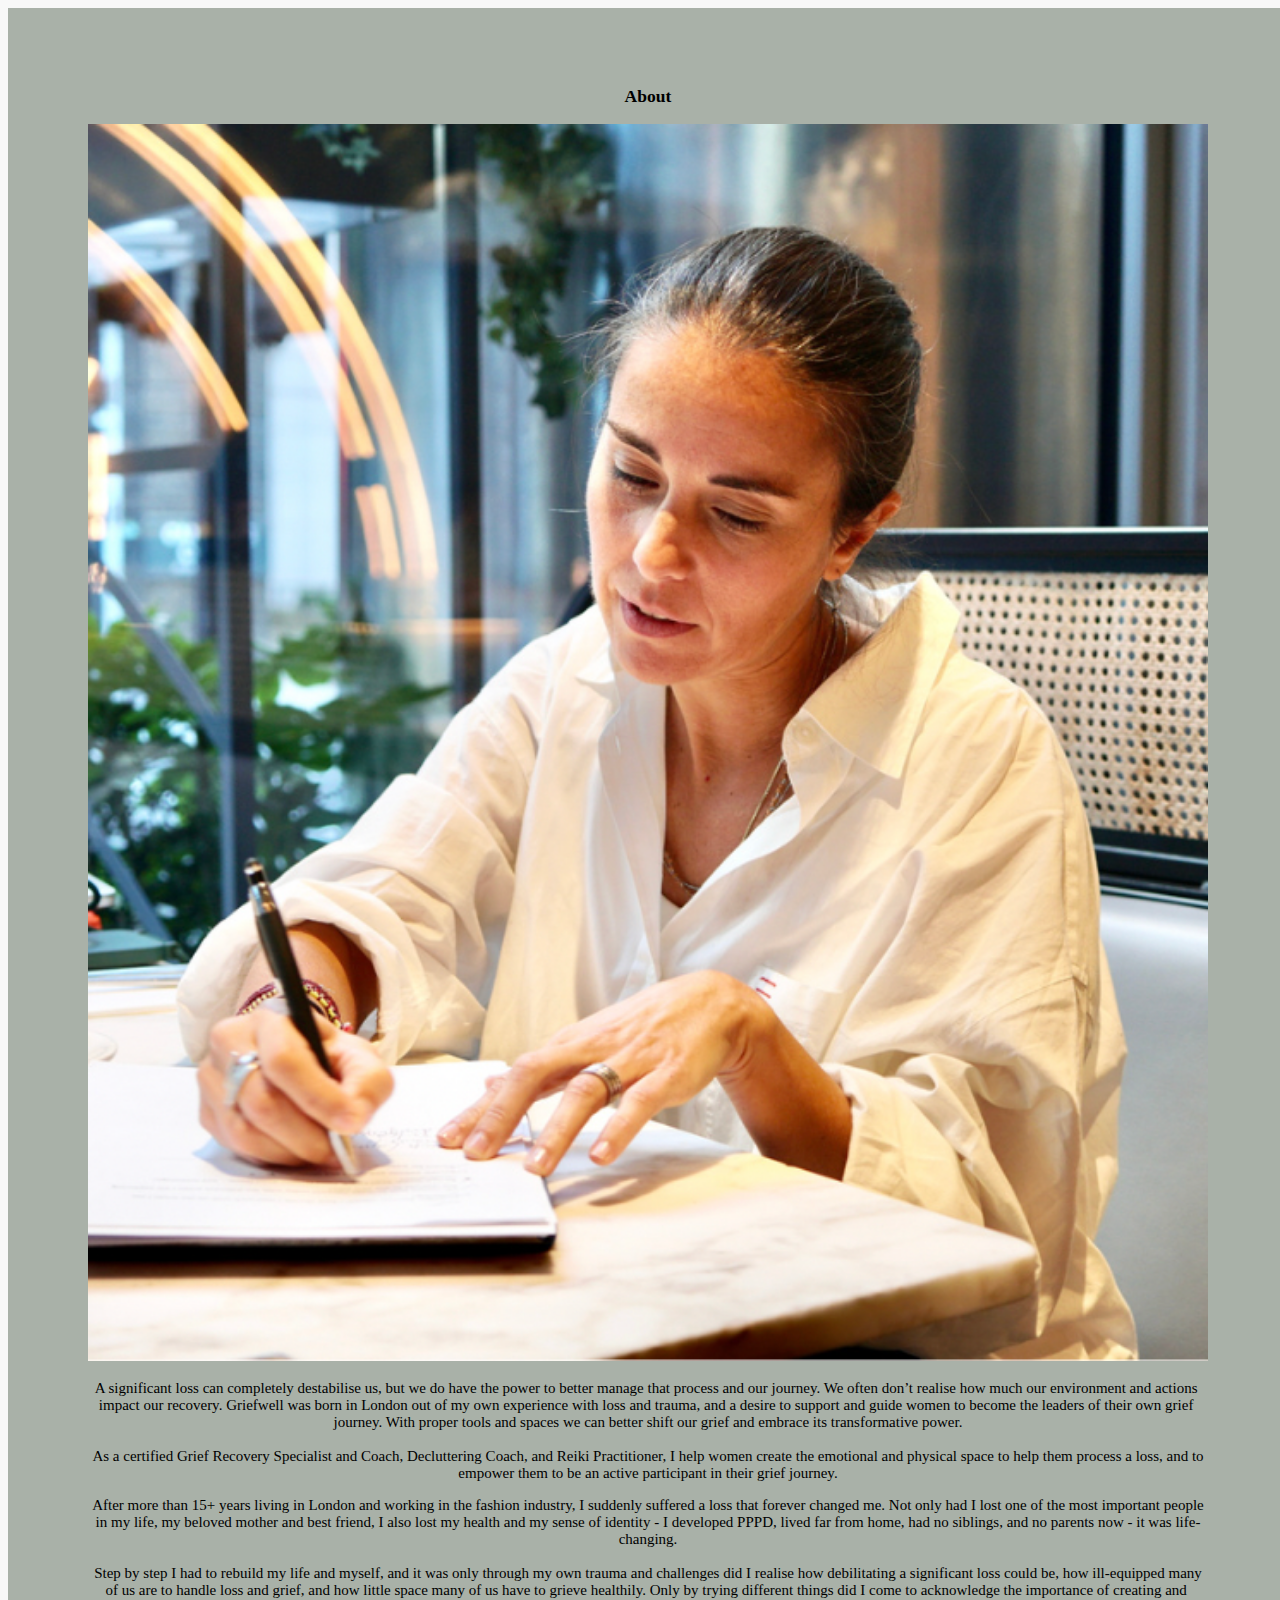
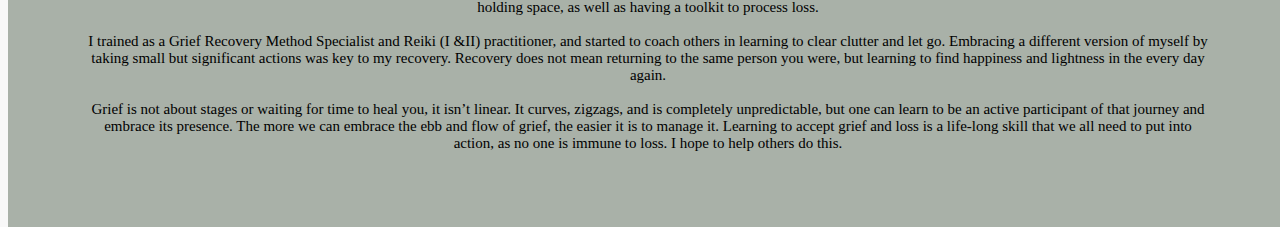
==== about.html @ 53b5548a "Added about.html" ====
<!DOCTYPE html>
<html lang="en">
<head>
    <meta charset="UTF-8">
    <meta name="viewport" content="width=device-width, initial-scale=1.0">

    <!-- Meta tags for search engines -->
    <meta name="description" content="HELPING YOU SHIFT YOUR GRIEF. Each grief journey is unique, but creating the emotional, mental, and physical space is ​essential to helping you process complicated emotions.">
    <meta name="keywords" content="Griefwell, Griefwelllondon, grief, griefing, loss, Grief Recovery Specialist, Coach, Decluttering Coach, and Reiki Practitioner, London">

    <!-- Stylesheet -->
    <link rel="stylesheet" href="assets/css/style.css">

    <title>Griefwell London</title>
</head>
<body>
        <!-- About page - Section 1 -->

        <section class="about-bgcolor-1">
            <article id="about-pic-1">
            </article>
            
            <article id="about-article-1">
                <h3 id="about-h3-1">About</h3> 
                <picture><img src="/assets/images/page2-about/page2-about-section1/page2-about-section1-img1.png" 
                alt="Photo of Felicia McDonald, founder of Griefwell" width="100%">
                </picture>

                <p>
                    A significant loss can completely destabilise us, but we do have ​the power to better manage that process and 
                    our journey. We ​often don’t realise how much our environment and actions ​impact our recovery. <strong>Griefwell</strong> was 
                    born in London out of my ​own experience with loss and trauma, and a desire to support ​and guide women to become 
                    the leaders of their own grief ​journey. With proper tools and spaces we can better shift our ​grief and embrace 
                    its transformative power. <br>
                    <br>
                    As a certified Grief Recovery Specialist and Coach, Decluttering Coach, and Reiki Practitioner, I help women 
                    create the ​emotional and physical space to help them process a loss, and to empower them to be an active 
                    participant in their grief ​journey. <br>           
                </p>
                <p>
                    After more than 15+ years living in London and working in the fashion industry, I suddenly suffered a loss 
                    that forever ​changed me. Not only had I lost one of the most important people in my life, my beloved mother 
                    and best friend, I also lost ​my health and my sense of identity - I developed PPPD, lived far from home, had 
                    no siblings, and no parents now - it was life-​changing. <br>
                    <br>
                    Step by step I had to rebuild my life and myself, and it was only through my own trauma and challenges did I realise ​how debilitating a significant loss could 
                    be, how ill-equipped many of us are to handle loss and grief, and how little space many ​of us have to grieve 
                    healthily. Only by trying different things did I come to acknowledge the importance of creating and ​holding 
                    space, as well as having a toolkit to process loss. <br>
                    <br>
                    I trained as a Grief Recovery Method Specialist and Reiki (I &II) ​practitioner, and started to coach others in learning to clear clutter and let go. Embracing a different 
                    version of myself by taking ​small but significant actions was key to my recovery. Recovery does not mean returning 
                    to the same person you were, but ​learning to find happiness and lightness in the every day again.<br>
                    <br>
                    Grief is not about stages or waiting for time to heal you, it isn’t linear. It curves, zigzags, and is completely 
                    unpredictable, but ​one can learn to be an active participant of that journey and embrace its presence. The more 
                    we can embrace the ebb and ​flow of grief, the easier it is to manage it. Learning to accept grief and loss is a 
                    life-long skill that we all need to put into action, as ​no one is immune to loss. I hope to help others do this.
                </p>
                </article>
        </section>

</body>
</html>
---- assets/css/style.css ----
/* Google fonts import */

@import url('https://fonts.googleapis.com/css2?family=Cormorant+Garamond:ital,wght@0,300;0,400;0,500;0,600;0,700;1,300;1,400;1,500;1,600;1,700&display=swap')

/* Asterix wildcard selector to override default styles added by the browser */
* {
  padding: 0%;
  margin: 0%;
  box-sizing: border-box;
}

body {
  font-family: "Cormorant Garamond", serif;
  font-weight: 300;
  font-style: normal;
  background-color: #f8f8f8;
  height: 100vh;
  width: 100vw;
}

.toggler {
  /* ALWAYS KEEPING THE TOGGLER OR THE CHECKBOX ON TOP OF EVERYTHING :  */
  z-index: 2;
  position: absolute;
  top: 0;
  left: 0;
  height: 50px;
  width: 50px;
  cursor: pointer;
  opacity: 0;
}

.hamburger {
/* ----------------------------------------------------------------------------
  Toggler X disappears once clicked ??????  
  Also checkbox disappears once you scroll further down 
  -------------------------------------------------------------------------------
*/
  position: absolute; 
  top: 0;
  left: 0;
  height: 40px;
  width: 40px;
padding: 0.6rem;

/* FOR DISPLAYING EVERY ELEMENT IN THE CENTER : */

  display: flex;
  align-items: center;
  justify-content: center;
}

/* CREATING THE MIDDLE LINE OF THE HAMBURGER : */

.hamburger > div {
  position: relative;
  top: 0;
  left: 0;
  background: rgb(0, 0, 0);
  height: 2px;
  width: 60%;
  transition: all 0.4s ease;
}

/* CREATING THE TOP AND BOTTOM LINES : 
TOP AT -10PX ABOVE THE MIDDLE ONE AND BOTTOM ONE IS 10PX BELOW THE MIDDLE: */

.hamburger > div::before,
.hamburger > div::after {
  content: "";
  position: absolute;
  top: -8px;
  background: rgb(0, 0, 0);
  width: 100%;
  height: 2px;
  transition: all 0.4s ease;
}

.hamburger > div::after {
  top: 8px;
}

/* IF THE TOGGLER IS IN ITS CHECKED STATE, THEN SETTING THE BACKGROUND OF THE MIDDLE LAYER TO COMPLETE BLACK AND OPAQUE :  */

.toggler:checked + .hamburger > div {
  background: rgba(0, 0, 0, 0);
}

.toggler:checked + .hamburger > div::before {
  top: 0;
  transform: rotate(45deg);
  background: black;
}

/* AND ROTATING THE TOP AND BOTTOM LINES :  */

.toggler:checked + .hamburger > div::after {
  top: 0;
  transform: rotate(135deg);
  background: black;
}

/* MAIN MENU WITH THE WHITE BACKGROUND AND THE TEXT :  */

.menu {
  z-index: 1;
  position: absolute;
  background: #f8f8f8;
  opacity: 100%;
  height: 100vh;

/* APPLYING TRANSITION TO THE MENU :  */

  transition: all 0.4s ease;
}

/* IF THE TOGGLER IS CHECKED, THEN INCREASE THE WIDTH OF THE MENU TO 50% , CREATING A SMOOTH EFFECT :  */

.toggler:checked ~ .menu {
  width: 73%;
}

/* STYLING THE LIST :  */

.menu > div > ul {
  display: flex;
  flex-direction: column;
  position: fixed;
  top: 50px;
  padding-left: 20px;

/* HIDDEN INITIALLY  :  */

  visibility: hidden;
}

.menu > div > ul > li {
  list-style: none;
  padding: 0.5rem;
}

.menu > div > ul > li > a {
  color: black;
  text-decoration: none;
  font-size: 1rem;
  font-family: "Cormorant Garamond", serif;
  font-weight: 300;
  font-style: normal;
}

/* WHEN THE TOGGLER IS CHECKED, CHANGE THE VISIBILITY TO VISIBLE :  */

.toggler:checked ~ .menu > div > ul {
  transition: visibility 0.4s ease;
  transition-delay: 0.1s;
  visibility: visible;
}

.toggler:checked ~ .menu > div > ul > li > a:hover {
  color: rgb(0, 0, 0);
}

/* Griefwell Logo */

header {
  position: absolute;
  top: 0;
  left: 0;
  justify-content: center;
  text-align: right;
  width: 100%;
  height: 40px;
  background-color: #f8f8f8;
  padding: 10px 10px;
  cursor: pointer;
  font-family: "Cormorant Garamond", serif;
  font-weight: 300;
  font-style: normal;
  font-size: 10px;
  text-transform: uppercase;
  letter-spacing: 1px;
}

/* HOME page - Section 1 */

/* Image 1 */

.home-bgcolor-1 {
  display: block;
  background-color: #f8f8f8;
}

#home-pic-1 {
  display: block;
  width: 100%;
  text-align: center;
  background-repeat: no-repeat;
  padding-top: 40px;
}

#home-h3-1 {
  padding-bottom: 30px;
  font-size: 23px;
  letter-spacing: 1px;
  display: flex;
  justify-content: center;
  text-transform: uppercase;
}

#home-article-1 {
  padding: 60px 80px;
  font-size: 15px;
  justify-content: center;
  text-align: center;
}

/*  HOME page - Section 2 */

/* Image 2 */

#home-pic-2 {
  display: block;
  width: 100%;
  text-align: center;
  background-repeat: no-repeat;
}

.home-bgcolor-2 {
  display: block;
  background-color: #e4e0ce;
}

#home-h3-2 {
  padding-bottom: 30px;
  font-size: 23px;
  letter-spacing: 1px;
  display: flex;
  justify-content: center;
  text-transform: uppercase;
}

#home-article-2 {
  padding: 60px 80px;
  font-size: 15px;
  justify-content: center;
  text-align: center;
}

/* ABOUT page - Section 1 */

.about-bgcolor-1 {
  display: block;
  background-color: #a9b1a8;
}

about-h3-1 {
  padding-bottom: 30px;
  font-size: 23px;
  letter-spacing: 1px;
  display: flex;
  justify-content: center;
  text-transform: uppercase;
}

#about-article-1 {
  padding: 60px 80px;
  font-size: 15px;
  justify-content: center;
  text-align: center;
}

/* Footer */

footer {
  font-size: 18px;
  letter-spacing: 0.3px;
  width: 100%;
  text-align: center;
  text-transform: uppercase;
  letter-spacing: 1.5px;
  background-color: #b9b5a4;
  color: #e5ff00;
  margin: 0px;
  padding: 20px;
}

/* ------------------------------------------------------------------------*/

/* Media query: mobile and larger (425px and up) */
@media screen and (min-width: 425px) {
}

/* Media query: tablets and larger (768px and up) */
@media screen and (min-width: 768px) {
}

/* Large devices (laptops and desktops, 992px and up) */
@media screen and (min-width: 992px) {
}

/* Largest devices (laptops and desktops, 1200px and up) */

@media screen and (min-width: 1200px) {
}
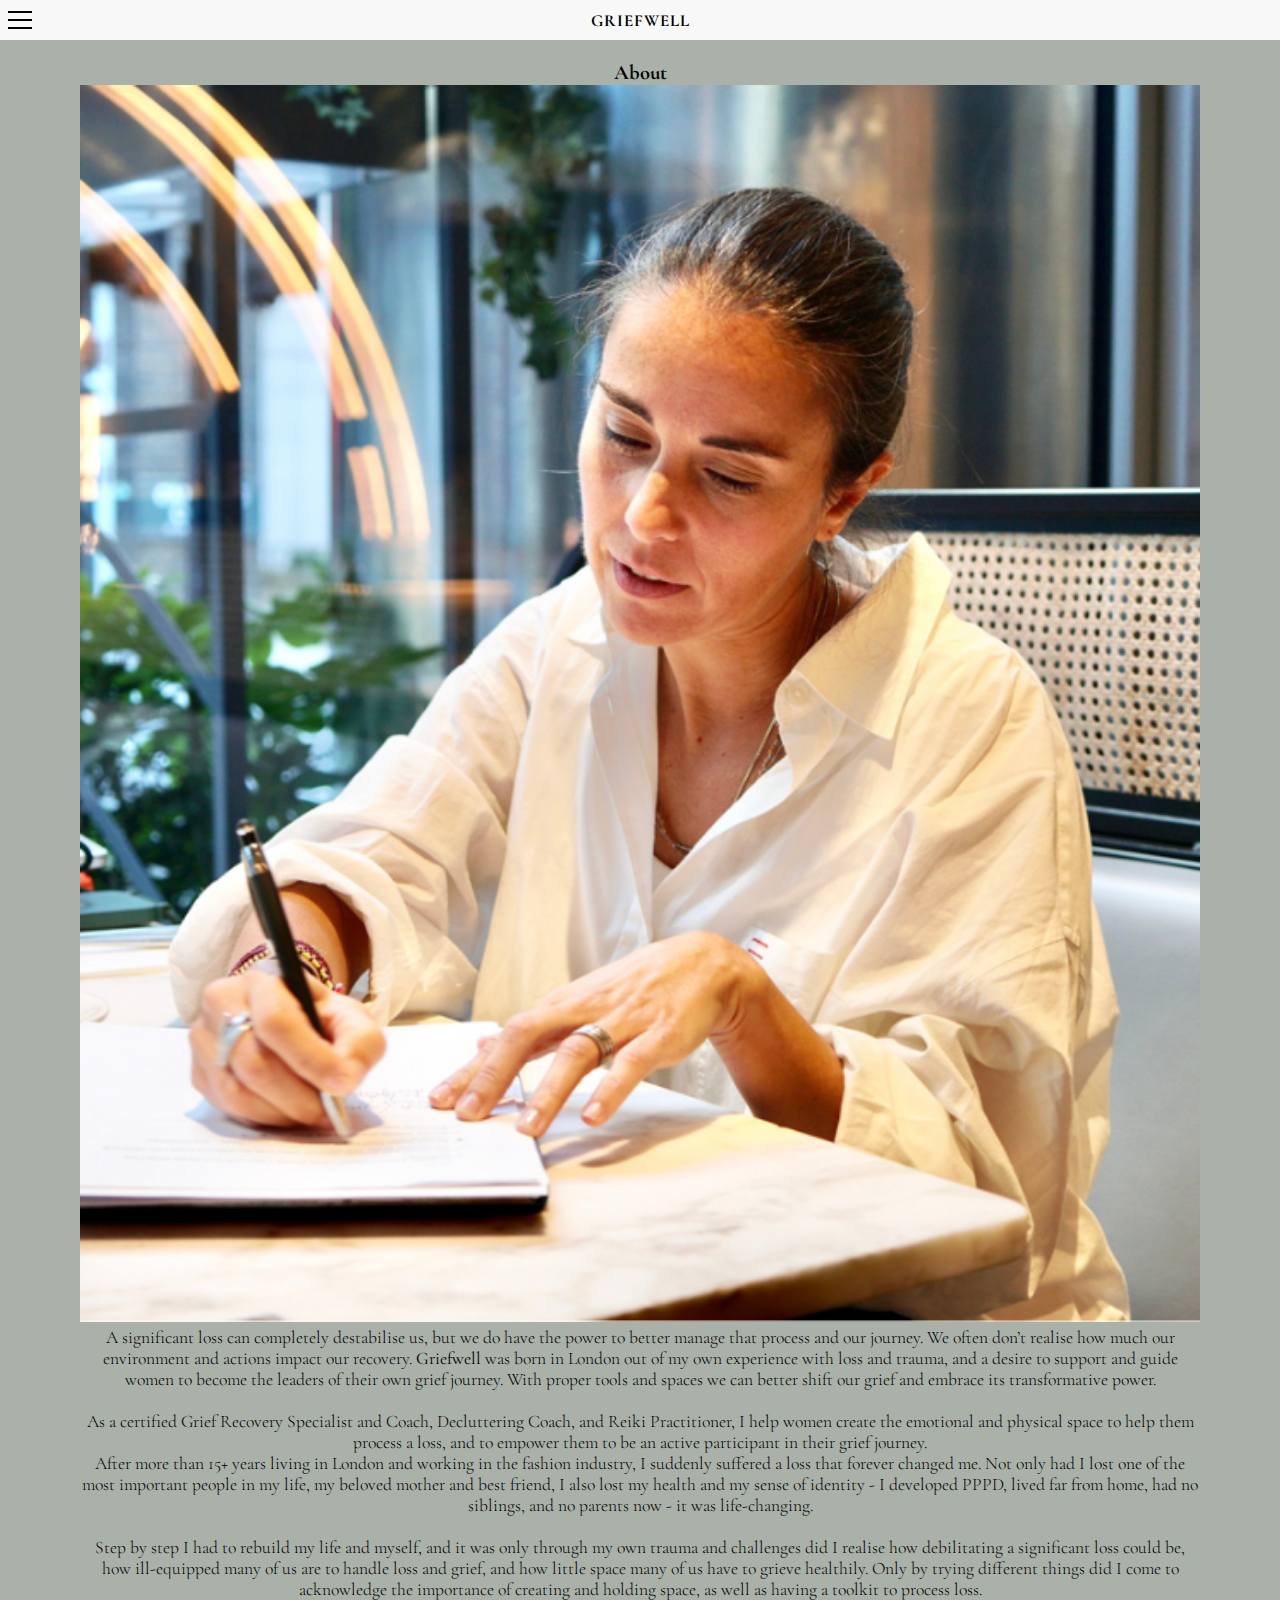
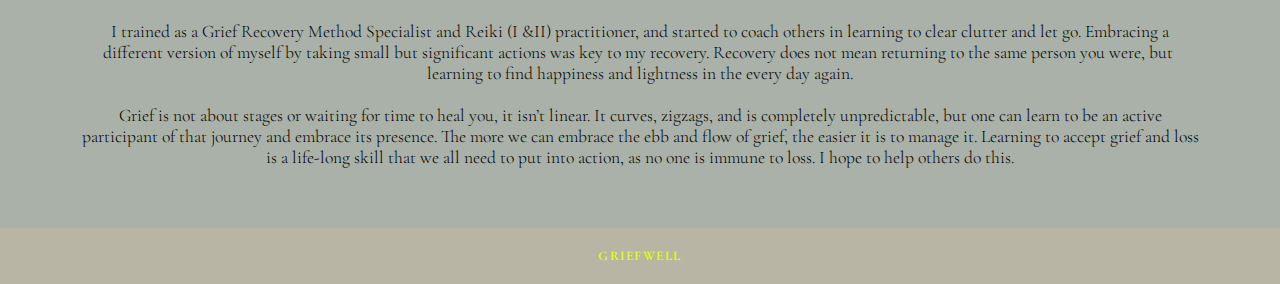
==== commit 5988cca9: "Fixed margin bug, html structure, added "About" page draft" ====
--- a/about.html
+++ b/about.html
@@ -14,6 +14,29 @@
     <title>Griefwell London</title>
 </head>
 <body>
+
+    <!-- Simulate a smartphone / tablet -->
+
+    <!-- Semantic element: header -->
+<header>
+    <h2>Griefwell</h2>
+    <input type="checkbox" class="toggler">
+    <div class="hamburger">
+        <div>
+        </div>
+    </div>
+    <div class="menu">
+        <div>
+            <ul>
+                <li><a href='index.html'>Home</a></li>
+                <li><a href='about.html'>About</a></li>
+                <li><a href='services.html'>Services</a></li>
+                <li><a href='contact.html'>Contact</a></li>
+            </ul>
+        </div>
+    </div>
+</header>
+
         <!-- About page - Section 1 -->
 
         <section class="about-bgcolor-1">
@@ -22,9 +45,8 @@
             
             <article id="about-article-1">
                 <h3 id="about-h3-1">About</h3> 
-                <picture><img src="/assets/images/page2-about/page2-about-section1/page2-about-section1-img1.png" 
+                <img src="assets/images/page2-about/page2-about-section1/page2-about-section1-img1.png" 
                 alt="Photo of Felicia McDonald, founder of Griefwell" width="100%">
-                </picture>
 
                 <p>
                     A significant loss can completely destabilise us, but we do have ​the power to better manage that process and 
@@ -60,5 +82,12 @@
                 </article>
         </section>
 
+    <!-- Semantic element: footer -->
+
+    <footer >
+        <h3>Griefwell</h3>
+    </footer>
+</main>
+
 </body>
 </html>--- a/assets/css/style.css
+++ b/assets/css/style.css
@@ -1,11 +1,11 @@
 /* Google fonts import */
 
-@import url('https://fonts.googleapis.com/css2?family=Cormorant+Garamond:ital,wght@0,300;0,400;0,500;0,600;0,700;1,300;1,400;1,500;1,600;1,700&display=swap')
+@import url('https://fonts.googleapis.com/css2?family=Cormorant+Garamond:ital,wght@0,300;0,400;0,500;0,600;0,700;1,300;1,400;1,500;1,600;1,700&display=swap');
 
 /* Asterix wildcard selector to override default styles added by the browser */
-* {
-  padding: 0%;
-  margin: 0%;
+*{
+  margin: 0;
+  padding: 0;
   box-sizing: border-box;
 }
 
@@ -15,7 +15,7 @@
   font-style: normal;
   background-color: #f8f8f8;
   height: 100vh;
-  width: 100vw;
+/* width: 100vw; */
 }
 
 .toggler {
@@ -31,17 +31,12 @@
 }
 
 .hamburger {
-/* ----------------------------------------------------------------------------
-  Toggler X disappears once clicked ??????  
-  Also checkbox disappears once you scroll further down 
-  -------------------------------------------------------------------------------
-*/
   position: absolute; 
   top: 0;
   left: 0;
   height: 40px;
   width: 40px;
-padding: 0.6rem;
+/* padding: 0.6rem; */
 
 /* FOR DISPLAYING EVERY ELEMENT IN THE CENTER : */
 
@@ -76,7 +71,12 @@
   transition: all 0.4s ease;
 }
 
+.hamburger > div::before {
+  left: 0;
+}
+
 .hamburger > div::after {
+  left: 0;
   top: 8px;
 }
 
@@ -108,6 +108,7 @@
   background: #f8f8f8;
   opacity: 100%;
   height: 100vh;
+  top: 40px;
 
 /* APPLYING TRANSITION TO THE MENU :  */
 
@@ -117,7 +118,7 @@
 /* IF THE TOGGLER IS CHECKED, THEN INCREASE THE WIDTH OF THE MENU TO 50% , CREATING A SMOOTH EFFECT :  */
 
 .toggler:checked ~ .menu {
-  width: 73%;
+  width: 70%;
 }
 
 /* STYLING THE LIST :  */
@@ -163,20 +164,20 @@
 /* Griefwell Logo */
 
 header {
-  position: absolute;
-  top: 0;
-  left: 0;
-  justify-content: center;
-  text-align: right;
+  display: grid;
+  position: fixed;
+  top: 0;
+  left: 0;
+  justify-content: center;
+  align-items: center;
   width: 100%;
   height: 40px;
   background-color: #f8f8f8;
-  padding: 10px 10px;
   cursor: pointer;
   font-family: "Cormorant Garamond", serif;
-  font-weight: 300;
+  font-weight: 500;
   font-style: normal;
-  font-size: 10px;
+  font-size: 0.7rem;
   text-transform: uppercase;
   letter-spacing: 1px;
 }
@@ -200,7 +201,7 @@
 
 #home-h3-1 {
   padding-bottom: 30px;
-  font-size: 23px;
+  font-size: 1.6rem;
   letter-spacing: 1px;
   display: flex;
   justify-content: center;
@@ -208,8 +209,8 @@
 }
 
 #home-article-1 {
-  padding: 60px 80px;
-  font-size: 15px;
+  padding: 60px 70px;
+  font-size: 1.1rem;
   justify-content: center;
   text-align: center;
 }
@@ -232,7 +233,7 @@
 
 #home-h3-2 {
   padding-bottom: 30px;
-  font-size: 23px;
+  font-size: 1.6rem;
   letter-spacing: 1px;
   display: flex;
   justify-content: center;
@@ -240,8 +241,8 @@
 }
 
 #home-article-2 {
-  padding: 60px 80px;
-  font-size: 15px;
+  padding: 60px 70px;
+  font-size: 1.1rem;
   justify-content: center;
   text-align: center;
 }
@@ -255,7 +256,7 @@
 
 about-h3-1 {
   padding-bottom: 30px;
-  font-size: 23px;
+  font-size: 1.6rem;
   letter-spacing: 1px;
   display: flex;
   justify-content: center;
@@ -264,7 +265,7 @@
 
 #about-article-1 {
   padding: 60px 80px;
-  font-size: 15px;
+  font-size: 1.1rem;
   justify-content: center;
   text-align: center;
 }
@@ -272,7 +273,7 @@
 /* Footer */
 
 footer {
-  font-size: 18px;
+  font-size: 0.7rem;
   letter-spacing: 0.3px;
   width: 100%;
   text-align: center;
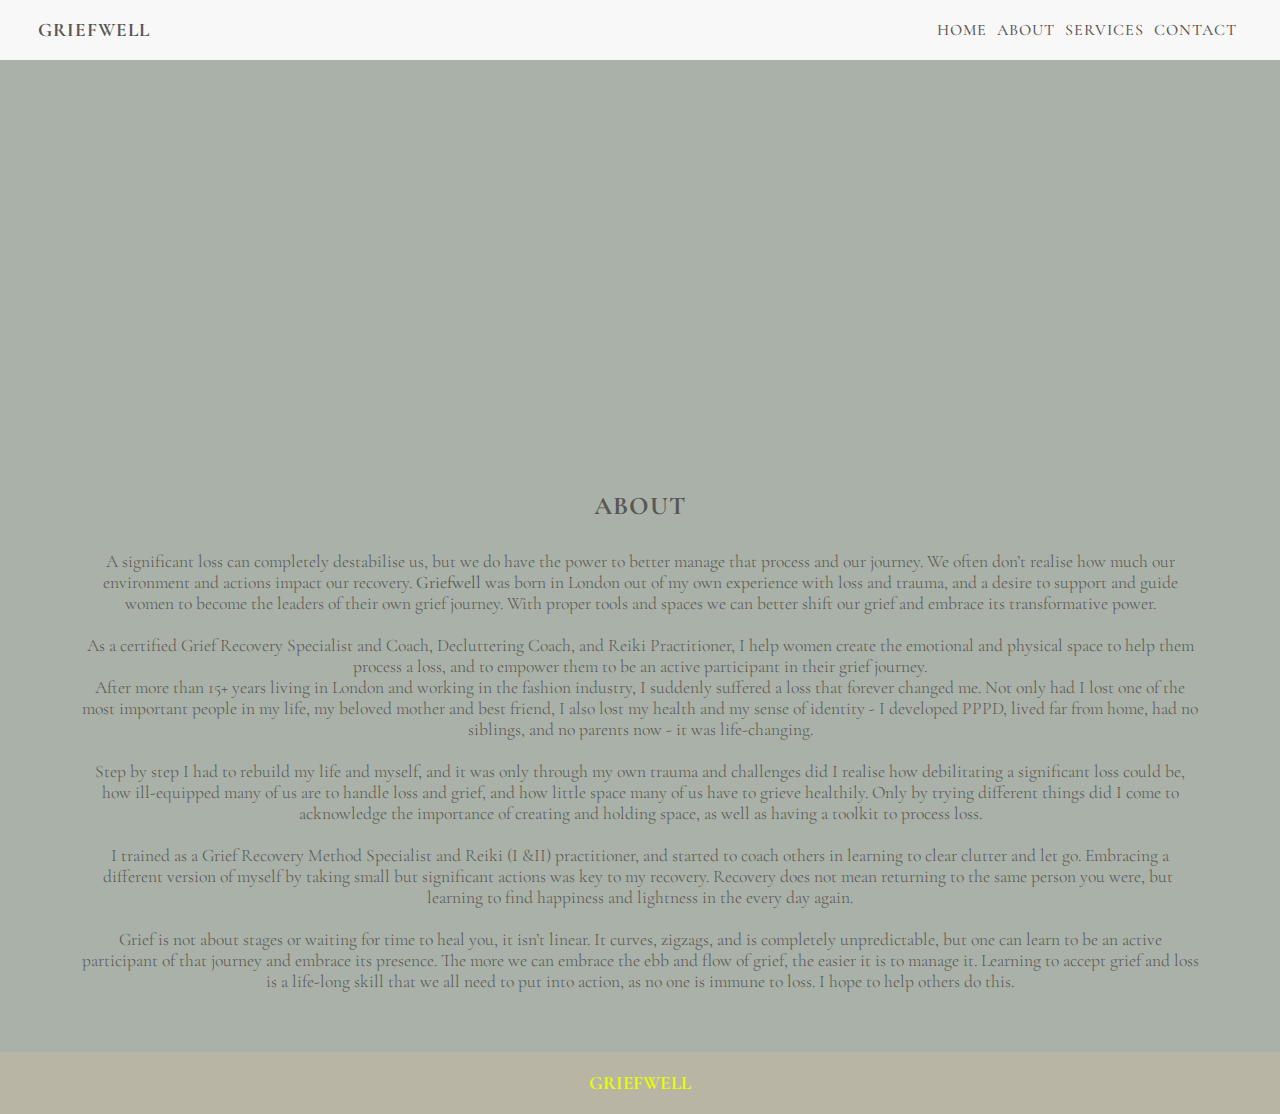
==== commit 9fd28c8d: "added about, services and contact pages" ====
--- a/about.html
+++ b/about.html
@@ -44,10 +44,8 @@
             </article>
             
             <article id="about-article-1">
+                
                 <h3 id="about-h3-1">About</h3> 
-                <img src="assets/images/page2-about/page2-about-section1/page2-about-section1-img1.png" 
-                alt="Photo of Felicia McDonald, founder of Griefwell" width="100%">
-
                 <p>
                     A significant loss can completely destabilise us, but we do have ​the power to better manage that process and 
                     our journey. We ​often don’t realise how much our environment and actions ​impact our recovery. <strong>Griefwell</strong> was 
--- a/assets/css/style.css
+++ b/assets/css/style.css
@@ -9,23 +9,298 @@
   box-sizing: border-box;
 }
 
+/* OVERALL STYLES */
+
 body {
   font-family: "Cormorant Garamond", serif;
   font-weight: 300;
   font-style: normal;
+  color: #595654;
   background-color: #f8f8f8;
   height: 100vh;
 /* width: 100vw; */
 }
 
-.toggler {
+
+/* Griefwell Logo */
+
+header {
+  display: grid;
+  position: fixed;
+  top: 0;
+  left: 0;
+  justify-content:flex-start;
+  align-items: center;
+  padding-left: 25px;
+  width: 100%;
+  height: 60px;
+  background-color: #f8f8f8;
+  cursor: pointer;
+  font-family: "Cormorant Garamond", serif;
+  font-weight: 500;
+  font-style: normal;
+  font-size: 0.7rem;
+  text-transform: uppercase;
+  letter-spacing: 1px;
+}
+
+/* HOME page - Section 1 */
+
+/* Image 1 */
+
+.home-bgcolor-1 {
+  display: block;
+  background-color: #f8f8f8;
+}
+
+#home-pic-1 {
+  height: 350px;
+  width: 100%;
+  background: url("../images/page1-home/page1-home-section1/page1-home-section1-img1.png")
+    no-repeat center center/cover;
+  margin-top: 60px;
+}
+
+#home-h3-1 {
+  padding-bottom: 30px;
+  font-size: 1.6rem;
+  letter-spacing: 1px;
+  display: flex;
+  justify-content: center;
+  text-transform: uppercase;
+}
+
+#home-article-1 {
+  padding: 60px 70px;
+  font-size: 1.1rem;
+  justify-content: center;
+  text-align: center;
+}
+
+/*  HOME page - Section 2 */
+
+/* Image 2 */
+
+#home-pic-2 {
+  height: 380px;
+  width: 100%;
+  background: url("../images/page1-home/page1-home-section2/page1-home-section2-img1.png")
+    no-repeat center center/cover;
+}
+
+.home-bgcolor-2 {
+  display: block;
+  background-color: #e4e0ce;
+}
+
+#home-h3-2 {
+  padding-bottom: 30px;
+  font-size: 1.6rem;
+  letter-spacing: 1px;
+  display: flex;
+  justify-content: center;
+  text-transform: uppercase;
+}
+
+#home-article-2 {
+  padding: 60px 70px;
+  font-size: 1.1rem;
+  justify-content: center;
+  text-align: center;
+}
+
+/* ABOUT page - Section 1 */
+/* REMOVE BIG GAP AT THE TOP OF FIRST IMAGE */
+
+.about-bgcolor-1 {
+  display: block;
+  background-color: #a9b1a8;
+}
+
+#about-pic-1 {
+  height: 380px;
+  width: 100%;
+  background: url("../images/page2-about/page2-about-section1/page2-about-section1-img1.png")
+    no-repeat center center/cover alt="Photo of Felicia McDonald, founder of Griefwell";
+}
+
+#about-h3-1 {
+  padding-top: 50px;
+  padding-bottom: 30px;
+  font-size: 1.6rem;
+  letter-spacing: 1px;
+  display: flex;
+  justify-content: center;
+  text-transform: uppercase;
+}
+
+#about-article-1 {
+  padding: 60px 80px;
+  font-size: 1.1rem;
+  justify-content: center;
+  text-align: center;
+}
+
+/* SERVICES page - Section 1 */
+
+/* Image 1 */
+
+.services-bgcolor-1 {
+  display: block;
+  background-color: #eeeeee;
+}
+
+#services-pic-1 {
+  height: 500px;
+  width: 100%;
+  background: url("../images/page3-services/page3-services-img1a.png")
+    no-repeat center center/cover;
+  margin-top: 60px;
+}
+
+#services-h3-1 {
+  padding-bottom: 30px;
+  font-size: 1.6rem;
+  letter-spacing: 1px;
+  display: flex;
+  justify-content: center;
+  text-transform: uppercase;
+}
+
+#services-article-1 {
+  padding: 60px 70px;
+  font-size: 1.1rem;
+  justify-content: center;
+  text-align: center;
+}
+
+/* Image 2 */
+
+.services-bgcolor-2 {
+  display: block;
+  background-color: #f3eee5;
+}
+
+#services-pic-2 {
+  height: 500px;
+  width: 100%;
+  background: url("../images/page3-services/page3-services-img2a.png")
+    no-repeat center center/cover;
+  margin-top: 60px;
+}
+
+#services-h3-2 {
+  padding-bottom: 30px;
+  font-size: 1.6rem;
+  letter-spacing: 1px;
+  display: flex;
+  justify-content: center;
+  text-transform: uppercase;
+}
+
+#services-article-2 {
+  padding: 60px 70px;
+  font-size: 1.1rem;
+  justify-content: center;
+  text-align: center;
+}
+
+/* Image 3 */
+
+.services-bgcolor-3 {
+  display: block;
+  background-color: #fcf4ec;
+}
+
+#services-pic-3 {
+  height: 500px;
+  width: 100%;
+  background: url("../images/page3-services/page3-services-img2b.png")
+    no-repeat center center/cover;
+  margin-top: 60px;
+}
+
+#services-h3-3 {
+  padding-bottom: 30px;
+  font-size: 1.6rem;
+  letter-spacing: 1px;
+  display: flex;
+  justify-content: center;
+  text-transform: uppercase;
+}
+
+#services-article-3 {
+  padding: 60px 70px;
+  font-size: 1.1rem;
+  justify-content: center;
+  text-align: center;
+}
+
+
+/* CONTACT page - Section 1 */
+
+/* Image 1 */
+/* NEED TO FIX FOOTER TO STICK TO THE BOTTOM */
+
+.contact-bgcolor-1 {
+  display: block;
+  background-color: #f7eddb;
+}
+
+#page4-contact-img1 {
+  height: 400px;
+  width: 100%;
+  background: url("../images/page4-contact/page4-contact-img1.png")
+    no-repeat center center/cover;
+  margin-top: 60px;
+}
+
+#contact-h3-1 {
+  padding-bottom: 30px;
+  font-size: 1.6rem;
+  letter-spacing: 1px;
+  display: flex;
+  justify-content: center;
+  text-transform: uppercase;
+}
+
+#contact-article-1 {
+  padding: 60px 70px;
+  font-size: 1.1rem;
+  justify-content: center;
+  text-align: center;
+}
+
+
+/* Footer */
+
+footer {
+  font-size: 0.7rem;
+  letter-spacing: 0.3px;
+  width: 100%;
+  text-align: center;
+  text-transform: uppercase;
+  letter-spacing: 1.5px;
+  background-color: #b9b5a4;
+  color: #e5ff00;
+  margin: 0px;
+  padding: 20px;
+}
+
+/* ------------------------------------------------------------------------*/
+
+/* Media query: mobile and tablet up to (1023px) */
+
+@media screen and (max-width: 1023px) {
+
+  .toggler {
   /* ALWAYS KEEPING THE TOGGLER OR THE CHECKBOX ON TOP OF EVERYTHING :  */
   z-index: 2;
   position: absolute;
   top: 0;
-  left: 0;
-  height: 50px;
-  width: 50px;
+  right: 0;
+  height: 40px;
+  width: 35px;
   cursor: pointer;
   opacity: 0;
 }
@@ -33,9 +308,9 @@
 .hamburger {
   position: absolute; 
   top: 0;
-  left: 0;
+  right: 0;
   height: 40px;
-  width: 40px;
+  width: 35px;
 /* padding: 0.6rem; */
 
 /* FOR DISPLAYING EVERY ELEMENT IN THE CENTER : */
@@ -50,7 +325,7 @@
 .hamburger > div {
   position: relative;
   top: 0;
-  left: 0;
+  right: 0;
   background: rgb(0, 0, 0);
   height: 2px;
   width: 60%;
@@ -72,11 +347,11 @@
 }
 
 .hamburger > div::before {
-  left: 0;
+  right: 0;
 }
 
 .hamburger > div::after {
-  left: 0;
+  right: 0;
   top: 8px;
 }
 
@@ -106,9 +381,10 @@
   z-index: 1;
   position: absolute;
   background: #f8f8f8;
+  width: 0%;
   opacity: 100%;
   height: 100vh;
-  top: 40px;
+  top: 60px;
 
 /* APPLYING TRANSITION TO THE MENU :  */
 
@@ -127,7 +403,7 @@
   display: flex;
   flex-direction: column;
   position: fixed;
-  top: 50px;
+  top: 78px;
   padding-left: 20px;
 
 /* HIDDEN INITIALLY  :  */
@@ -161,145 +437,162 @@
   color: rgb(0, 0, 0);
 }
 
-/* Griefwell Logo */
-
-header {
-  display: grid;
-  position: fixed;
-  top: 0;
-  left: 0;
-  justify-content: center;
-  align-items: center;
-  width: 100%;
-  height: 40px;
-  background-color: #f8f8f8;
-  cursor: pointer;
-  font-family: "Cormorant Garamond", serif;
-  font-weight: 500;
-  font-style: normal;
-  font-size: 0.7rem;
-  text-transform: uppercase;
-  letter-spacing: 1px;
-}
-
-/* HOME page - Section 1 */
-
-/* Image 1 */
-
-.home-bgcolor-1 {
-  display: block;
-  background-color: #f8f8f8;
-}
-
-#home-pic-1 {
-  display: block;
-  width: 100%;
-  text-align: center;
-  background-repeat: no-repeat;
-  padding-top: 40px;
-}
-
-#home-h3-1 {
-  padding-bottom: 30px;
-  font-size: 1.6rem;
-  letter-spacing: 1px;
-  display: flex;
-  justify-content: center;
-  text-transform: uppercase;
-}
-
-#home-article-1 {
-  padding: 60px 70px;
-  font-size: 1.1rem;
-  justify-content: center;
-  text-align: center;
-}
-
-/*  HOME page - Section 2 */
-
-/* Image 2 */
-
-#home-pic-2 {
-  display: block;
-  width: 100%;
-  text-align: center;
-  background-repeat: no-repeat;
-}
-
-.home-bgcolor-2 {
-  display: block;
-  background-color: #e4e0ce;
-}
-
-#home-h3-2 {
-  padding-bottom: 30px;
-  font-size: 1.6rem;
-  letter-spacing: 1px;
-  display: flex;
-  justify-content: center;
-  text-transform: uppercase;
-}
-
-#home-article-2 {
-  padding: 60px 70px;
-  font-size: 1.1rem;
-  justify-content: center;
-  text-align: center;
-}
-
-/* ABOUT page - Section 1 */
-
-.about-bgcolor-1 {
-  display: block;
-  background-color: #a9b1a8;
-}
-
-about-h3-1 {
-  padding-bottom: 30px;
-  font-size: 1.6rem;
-  letter-spacing: 1px;
-  display: flex;
-  justify-content: center;
-  text-transform: uppercase;
-}
-
-#about-article-1 {
-  padding: 60px 80px;
-  font-size: 1.1rem;
-  justify-content: center;
-  text-align: center;
-}
-
-/* Footer */
-
-footer {
-  font-size: 0.7rem;
+}
+
+/* ------------------------------------------------------------------------*/
+
+/* Large devices (laptops and desktops, 768px and up) */
+
+@media screen and (min-width: 768px) {
+
+  #home-pic-1 {
+  height: 600px;
+  margin-top: 60px;
+  }
+
+  #home-pic-2 {
+  height: 650px;
+  object-position;
+  }
+
+  #home-h3-1 {
+  padding-bottom: 50px;
+  font-size: 2rem;
+  }
+
+  #home-article-1 {
+  padding: 120px 140px;
+  font-size: 1.4rem;
+  }
+
+  #home-h3-2 {
+  padding-bottom: 40px;
+  font-size: 2rem;
+  }
+
+  #home-article-2 {
+  padding: 120px 140px;
+  font-size: 1.4rem;
+  }
+}
+
+/* ------------------------------------------------------------------------*/
+
+/* Large devices (laptops and desktops, 1024px and up) */
+
+@media screen and (min-width: 1024px) {
+
+  header {
+      display: flex;
+      justify-content: space-between;
+      align-items: center;
+      top: 0;
+      width: 100%;
+      padding: 5px 3%;
+      font-weight: 500;
+      font-style: normal;
+      font-size: 0.8rem;
+  }
+  
+  input {
+    visibility: hidden;
+    opacity: 0;
+  }
+
+  ul {
+    float: right;
+  }
+
+  li {
+    list-style-type: none;
+    overflow: hidden;
+    float: left;
+  }
+
+  li a {
+    color: #595654;
+    font-size: 1rem;
+    text-align: center;
+    padding: 0 5px;
+    text-decoration: none;
+    list-style-type: none;
+  }
+
+  li a:hover {
+    color: #a9b1a8;
+  }
+
+  #home-pic-1 {
+  height: 600px;
+  margin-top: 60px;
+  }
+
+  #home-pic-2 {
+  height: 650px;
+  }
+
+  #home-h3-1 {
+  padding-bottom: 50px;
+  font-size: 2rem;
+  }
+
+  #home-article-1 {
+  padding: 120px 200px;
+  font-size: 1.4rem;
+  }
+
+  #home-h3-2 {
+  padding-bottom: 40px;
+  font-size: 2rem;
+  }
+
+  #home-article-2 {
+  padding: 120px 200px;
+  font-size: 1.4rem;
+  }
+
+  footer {
+  font-size: 1rem;
   letter-spacing: 0.3px;
-  width: 100%;
-  text-align: center;
-  text-transform: uppercase;
-  letter-spacing: 1.5px;
-  background-color: #b9b5a4;
-  color: #e5ff00;
   margin: 0px;
   padding: 20px;
 }
 
+}
+
 /* ------------------------------------------------------------------------*/
 
-/* Media query: mobile and larger (425px and up) */
-@media screen and (min-width: 425px) {
-}
-
-/* Media query: tablets and larger (768px and up) */
-@media screen and (min-width: 768px) {
-}
-
-/* Large devices (laptops and desktops, 992px and up) */
-@media screen and (min-width: 992px) {
-}
-
-/* Largest devices (laptops and desktops, 1200px and up) */
-
-@media screen and (min-width: 1200px) {
-}
+/* Large devices (laptops and desktops, 1440px and up) */
+
+@media screen and (min-width: 1440px) {
+
+  #home-pic-1 {
+  height: 900px;
+  margin-top: 60px;
+  }
+
+  #home-pic-2 {
+  height: 950px;
+  }
+
+  #home-h3-1 {
+  padding-bottom: 50px;
+  font-size: 2rem;
+  }
+
+  #home-article-1 {
+  padding: 180px 290px;
+  font-size: 1.6rem;
+  }
+
+  #home-h3-2 {
+  padding-bottom: 50px;
+  font-size: 2rem;
+  }
+
+  #home-article-2 {
+  padding: 180px 290px;
+  font-size: 1.6rem;
+  }
+
+}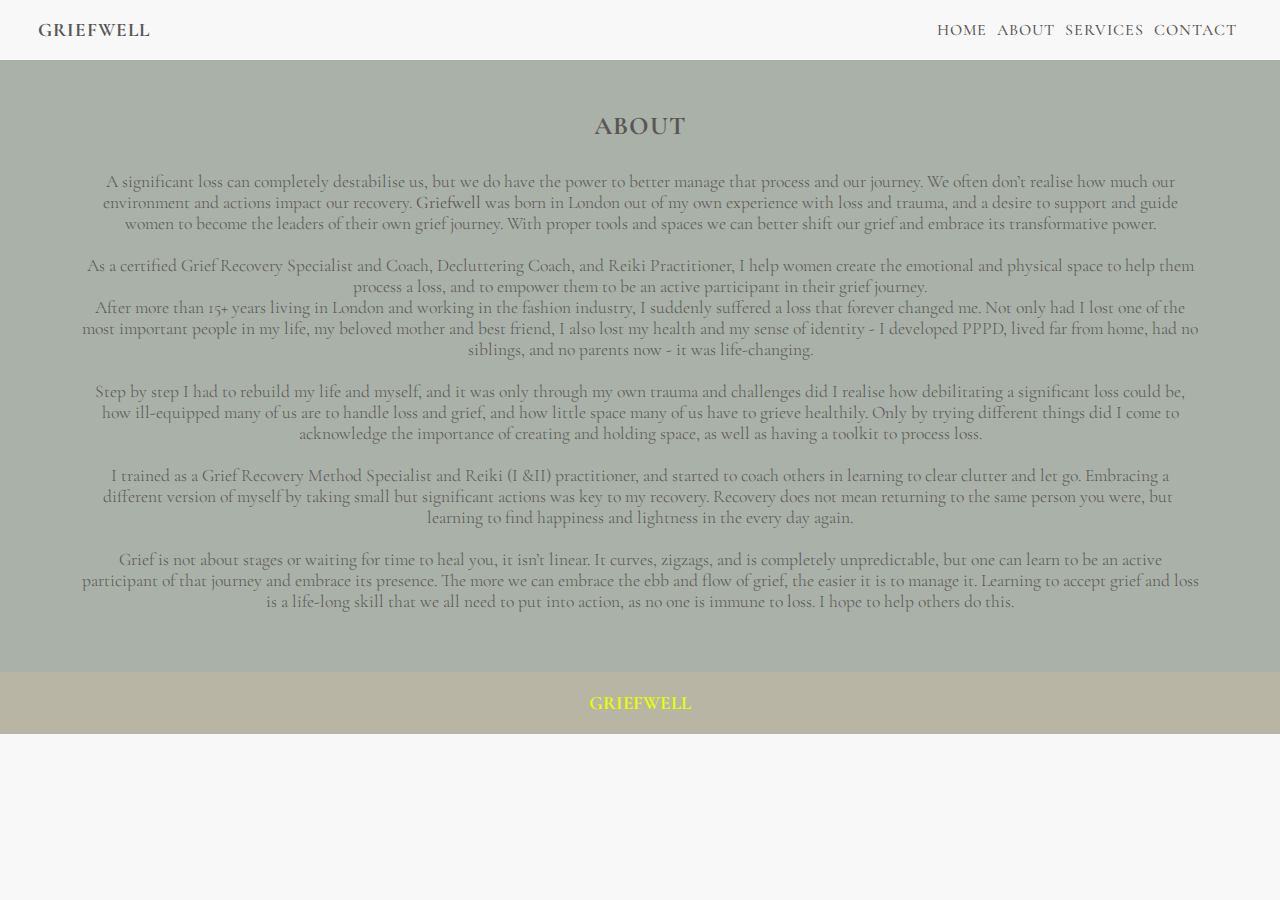
==== commit 4a1abd52: "css contacts: activated links" ====
--- a/about.html
+++ b/about.html
@@ -1,10 +1,12 @@
 <!DOCTYPE html>
 <html lang="en">
+
 <head>
     <meta charset="UTF-8">
     <meta name="viewport" content="width=device-width, initial-scale=1.0">
 
     <!-- Meta tags for search engines -->
+    <meta name="author" content="Clemence Huang">
     <meta name="description" content="HELPING YOU SHIFT YOUR GRIEF. Each grief journey is unique, but creating the emotional, mental, and physical space is ​essential to helping you process complicated emotions.">
     <meta name="keywords" content="Griefwell, Griefwelllondon, grief, griefing, loss, Grief Recovery Specialist, Coach, Decluttering Coach, and Reiki Practitioner, London">
 
@@ -16,8 +18,8 @@
 <body>
 
     <!-- Simulate a smartphone / tablet -->
+    <!-- Semantic element: header -->
 
-    <!-- Semantic element: header -->
 <header>
     <h2>Griefwell</h2>
     <input type="checkbox" class="toggler">
@@ -37,7 +39,11 @@
     </div>
 </header>
 
-        <!-- About page - Section 1 -->
+    <!-- Semantic element: main -->
+
+<main>
+
+    <!-- About page - Semantic element: Section 1 -->
 
         <section class="about-bgcolor-1">
             <article id="about-pic-1">
@@ -85,6 +91,7 @@
     <footer >
         <h3>Griefwell</h3>
     </footer>
+    
 </main>
 
 </body>
--- a/assets/css/style.css
+++ b/assets/css/style.css
@@ -18,7 +18,6 @@
   color: #595654;
   background-color: #f8f8f8;
   height: 100vh;
-/* width: 100vw; */
 }
 
 
@@ -57,7 +56,7 @@
   height: 350px;
   width: 100%;
   background: url("../images/page1-home/page1-home-section1/page1-home-section1-img1.png")
-    no-repeat center center/cover;
+              no-repeat center center/cover;
   margin-top: 60px;
 }
 
@@ -117,11 +116,14 @@
   background-color: #a9b1a8;
 }
 
+/* ISSUE: IMAGE NOT SHOWING UP */
 #about-pic-1 {
-  height: 380px;
-  width: 100%;
+  display: block;
+  margin-left: auto;
+  margin-right: auto;
+  width: 50%;
   background: url("../images/page2-about/page2-about-section1/page2-about-section1-img1.png")
-    no-repeat center center/cover alt="Photo of Felicia McDonald, founder of Griefwell";
+    no-repeat center center/cover;
 }
 
 #about-h3-1 {
@@ -157,7 +159,7 @@
     no-repeat center center/cover;
   margin-top: 60px;
 }
-
+/* ISSUE: WHITE GAP APPEARS UNDERNEATH "Grief Recovery Work" + "REIKI ENERGY HEALING" SECTION */
 #services-h3-1 {
   padding-bottom: 30px;
   font-size: 1.6rem;
@@ -240,7 +242,7 @@
 /* CONTACT page - Section 1 */
 
 /* Image 1 */
-/* NEED TO FIX FOOTER TO STICK TO THE BOTTOM */
+/* ISSUE" NEED TO FIX FOOTER TO STICK TO THE BOTTOM */
 
 .contact-bgcolor-1 {
   display: block;
@@ -262,6 +264,10 @@
   display: flex;
   justify-content: center;
   text-transform: uppercase;
+}
+
+.links {
+  color: #595654;
 }
 
 #contact-article-1 {
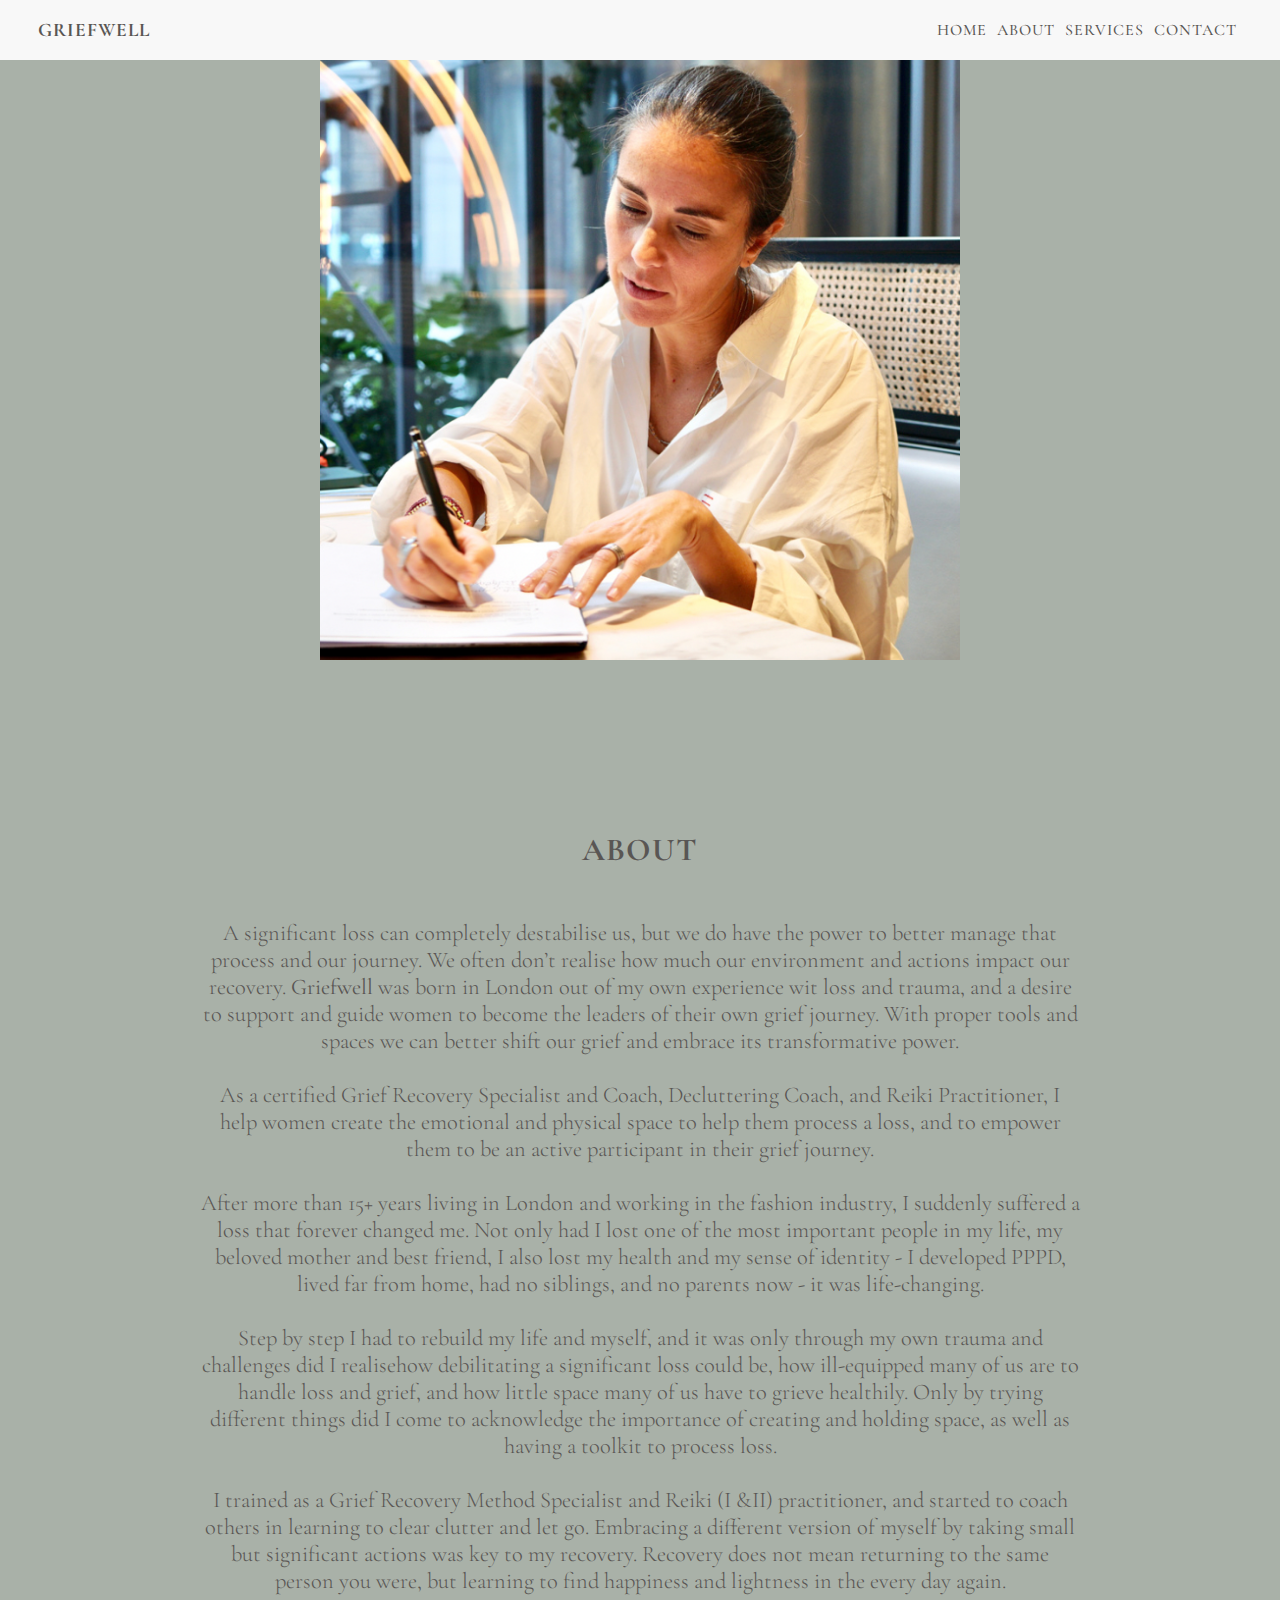
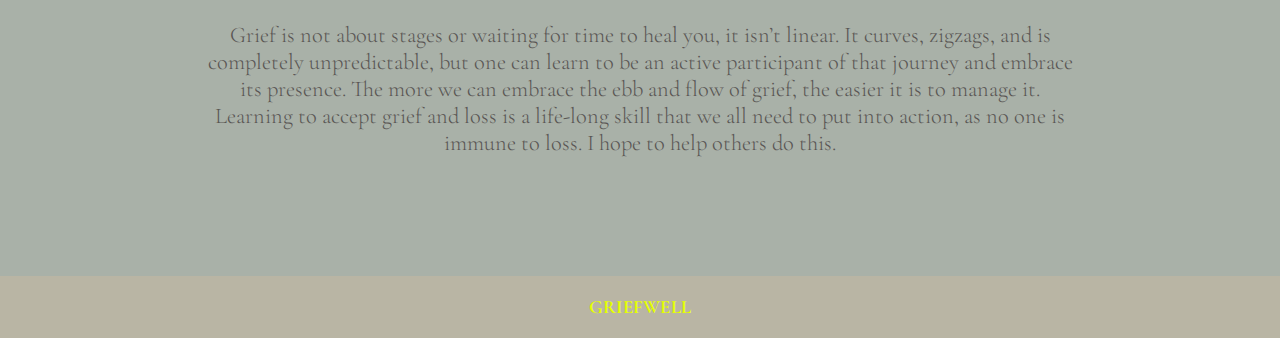
==== commit 1a19133d: "css: completed all media queries" ====
--- a/about.html
+++ b/about.html
@@ -54,30 +54,39 @@
                 <h3 id="about-h3-1">About</h3> 
                 <p>
                     A significant loss can completely destabilise us, but we do have ​the power to better manage that process and 
-                    our journey. We ​often don’t realise how much our environment and actions ​impact our recovery. <strong>Griefwell</strong> was 
-                    born in London out of my ​own experience with loss and trauma, and a desire to support ​and guide women to become 
+                    our journey. We ​often don’t realise how much our environment and actions ​impact our recovery. <strong>Griefwell</strong> 
+                    was born in London out of my ​own experience wit loss and trauma, and a desire to support ​and guide women to become 
                     the leaders of their own grief ​journey. With proper tools and spaces we can better shift our ​grief and embrace 
-                    its transformative power. <br>
+                    its transformative power.
+                </p>
                     <br>
                     As a certified Grief Recovery Specialist and Coach, Decluttering Coach, and Reiki Practitioner, I help women 
                     create the ​emotional and physical space to help them process a loss, and to empower them to be an active 
-                    participant in their grief ​journey. <br>           
+                    participant in their grief ​journey.          
                 </p>
+                    <br> 
                 <p>
                     After more than 15+ years living in London and working in the fashion industry, I suddenly suffered a loss 
                     that forever ​changed me. Not only had I lost one of the most important people in my life, my beloved mother 
                     and best friend, I also lost ​my health and my sense of identity - I developed PPPD, lived far from home, had 
-                    no siblings, and no parents now - it was life-​changing. <br>
+                    no siblings, and no parents now - it was life-​changing.
+                </p>
                     <br>
-                    Step by step I had to rebuild my life and myself, and it was only through my own trauma and challenges did I realise ​how debilitating a significant loss could 
-                    be, how ill-equipped many of us are to handle loss and grief, and how little space many ​of us have to grieve 
-                    healthily. Only by trying different things did I come to acknowledge the importance of creating and ​holding 
-                    space, as well as having a toolkit to process loss. <br>
+                <p>
+                    Step by step I had to rebuild my life and myself, and it was only through my own trauma and challenges did I realise 
+                    ​how debilitating a significant loss could be, how ill-equipped many of us are to handle loss and grief, and how little 
+                    space many ​of us have to grieve healthily. Only by trying different things did I come to acknowledge the importance of 
+                    creating and ​holding space, as well as having a toolkit to process loss.
+                </p>
                     <br>
-                    I trained as a Grief Recovery Method Specialist and Reiki (I &II) ​practitioner, and started to coach others in learning to clear clutter and let go. Embracing a different 
-                    version of myself by taking ​small but significant actions was key to my recovery. Recovery does not mean returning 
-                    to the same person you were, but ​learning to find happiness and lightness in the every day again.<br>
+                <p>
+                    I trained as a Grief Recovery Method Specialist and Reiki (I &II) ​practitioner, and started to coach others in learning 
+                    to clear clutter and let go. Embracing a different version of myself by taking ​small but significant actions was key to 
+                    my recovery. Recovery does not mean returning to the same person you were, but ​learning to find happiness and lightness 
+                    in the every day again.
+                </p>
                     <br>
+                <p>
                     Grief is not about stages or waiting for time to heal you, it isn’t linear. It curves, zigzags, and is completely 
                     unpredictable, but ​one can learn to be an active participant of that journey and embrace its presence. The more 
                     we can embrace the ebb and ​flow of grief, the easier it is to manage it. Learning to accept grief and loss is a 
--- a/assets/css/style.css
+++ b/assets/css/style.css
@@ -361,7 +361,7 @@
   top: 8px;
 }
 
-/* IF THE TOGGLER IS IN ITS CHECKED STATE, THEN SETTING THE BACKGROUND OF THE MIDDLE LAYER TO COMPLETE BLACK AND OPAQUE :  */
+/* IF THE TOGGLER IS IN ITS CHECKED STATE, THEN SETTING THE BACKGROUND OF THE MIDDLE LAYER TO COMPLETE BLACK AND OPAQUE : */
 
 .toggler:checked + .hamburger > div {
   background: rgba(0, 0, 0, 0);
@@ -449,7 +449,10 @@
 
 /* Large devices (laptops and desktops, 768px and up) */
 
+
 @media screen and (min-width: 768px) {
+
+  /* HOME */
 
   #home-pic-1 {
   height: 600px;
@@ -458,7 +461,6 @@
 
   #home-pic-2 {
   height: 650px;
-  object-position;
   }
 
   #home-h3-1 {
@@ -480,6 +482,87 @@
   padding: 120px 140px;
   font-size: 1.4rem;
   }
+
+  /* ABOUT */
+
+  #about-pic-1 {
+  height: 600px;
+  margin-top: 60px;
+  }
+
+  #about-h3-1 {
+  padding-bottom: 50px;
+  font-size: 2rem;
+  }
+
+  #about-article-1 {
+  padding: 120px 140px;
+  font-size: 1.4rem;
+  }
+
+  /* SERVICES */
+
+  #services-pic-1 {
+  height: 600px;
+  margin-top: 60px;
+  }
+
+  #services-pic-2 {
+  height: 650px;
+  }
+
+  #services-pic-3 {
+  height: 650px;
+  object-position;
+  }
+
+  #services-h3-1 {
+  padding-bottom: 50px;
+  font-size: 2rem;
+  }
+
+  #services-article-1 {
+  padding: 120px 140px;
+  font-size: 1.4rem;
+  }
+
+  #services-h3-2 {
+  padding-bottom: 40px;
+  font-size: 2rem;
+  }
+
+  #services-article-2 {
+  padding: 120px 140px;
+  font-size: 1.4rem;
+  }
+
+  #services-h3-3 {
+  padding-bottom: 40px;
+  font-size: 2rem;
+  }
+
+  #services-article-3 {
+  padding: 120px 140px;
+  font-size: 1.4rem;
+  }
+
+  /* CONTACT */
+
+  #page4-contact-img1 {
+  height: 600px;
+  margin-top: 60px;
+  }
+
+  #contact-h3-1 {
+  padding-bottom: 50px;
+  font-size: 2rem;
+  }
+
+  #contact-article-1 {
+  padding: 120px 140px;
+  font-size: 1.4rem;
+  }
+
 }
 
 /* ------------------------------------------------------------------------*/
@@ -528,6 +611,8 @@
     color: #a9b1a8;
   }
 
+  /* HOME */
+
   #home-pic-1 {
   height: 600px;
   margin-top: 60px;
@@ -564,6 +649,85 @@
   padding: 20px;
 }
 
+  /* ABOUT */
+
+  #about-pic-1 {
+  height: 600px;
+  margin-top: 60px;
+  }
+
+  #about-h3-1 {
+  padding-bottom: 50px;
+  font-size: 2rem;
+  }
+
+  #about-article-1 {
+  padding: 120px 200px;
+  font-size: 1.4rem;
+  }
+
+  /* SERVICES */
+
+  #services-pic-1 {
+  height: 600px;
+  margin-top: 60px;
+  }
+
+  #services-pic-2 {
+  height: 650px;
+  }
+
+  #services-pic-3 {
+  height: 650px;
+  }
+
+  #services-h3-1 {
+  padding-bottom: 50px;
+  font-size: 2rem;
+  }
+
+  #services-article-1 {
+  padding: 120px 200px;
+  font-size: 1.4rem;
+  }
+
+  #services-h3-2 {
+  padding-bottom: 50px;
+  font-size: 2rem;
+  }
+
+  #services-article-2 {
+  padding: 120px 200px;
+  font-size: 1.4rem;
+  }
+
+  #services-h3-3 {
+  padding-bottom: 50px;
+  font-size: 2rem;
+  }
+
+  #services-article-3 {
+  padding: 120px 200px;
+  font-size: 1.4rem;
+  }
+
+  /* CONTACT */
+
+  #page4-contact-img1 {
+  height: 600px;
+  margin-top: 60px;
+  }
+
+  #contact-h3-1 {
+  padding-bottom: 50px;
+  font-size: 2rem;
+  }
+
+  #contact-article-1 {
+  padding: 120px 140px;
+  font-size: 1.4rem;
+  }
+
 }
 
 /* ------------------------------------------------------------------------*/
@@ -571,6 +735,8 @@
 /* Large devices (laptops and desktops, 1440px and up) */
 
 @media screen and (min-width: 1440px) {
+
+  /* HOME */
 
   #home-pic-1 {
   height: 900px;
@@ -601,4 +767,83 @@
   font-size: 1.6rem;
   }
 
+  /* ABOUT */
+
+  #about-pic-1 {
+  height: 900px;
+  margin-top: 60px;
+  }
+
+  #about-h3-1 {
+  padding-bottom: 50px;
+  font-size: 2rem;
+  }
+
+  #about-article-1 {
+  padding: 120px 200px;
+  font-size: 1.6rem;
+  }
+
+  /* SERVICES */
+
+  #services-pic-1 {
+  height: 900px;
+  margin-top: 60px;
+  }
+
+  #services-pic-2 {
+  height: 900px;
+  }
+
+  #services-pic-3 {
+  height: 900px;
+  }
+
+  #services-h3-1 {
+  padding-bottom: 50px;
+  font-size: 2rem;
+  }
+
+  #services-article-1 {
+  padding: 180px 290px;
+  font-size: 1.6rem;
+  }
+
+  #services-h3-2 {
+  padding-bottom: 50px;
+  font-size: 2rem;
+  }
+
+  #services-article-2 {
+  padding: 180px 290px;
+  font-size: 1.6rem;
+  }
+
+  #services-h3-3 {
+  padding-bottom: 50px;
+  font-size: 2rem;
+  }
+
+  #services-article-3 {
+  padding: 180px 290px;
+  font-size: 1.6rem;
+  }
+
+  /* CONTACT */
+
+  #page4-contact-img1 {
+  height: 600px;
+  margin-top: 60px;
+  }
+
+  #contact-h3-1 {
+  padding-bottom: 50px;
+  font-size: 2rem;
+  }
+
+  #contact-article-1 {
+  padding: 180px 290px;
+  font-size: 1.6rem;
+  }
+
 }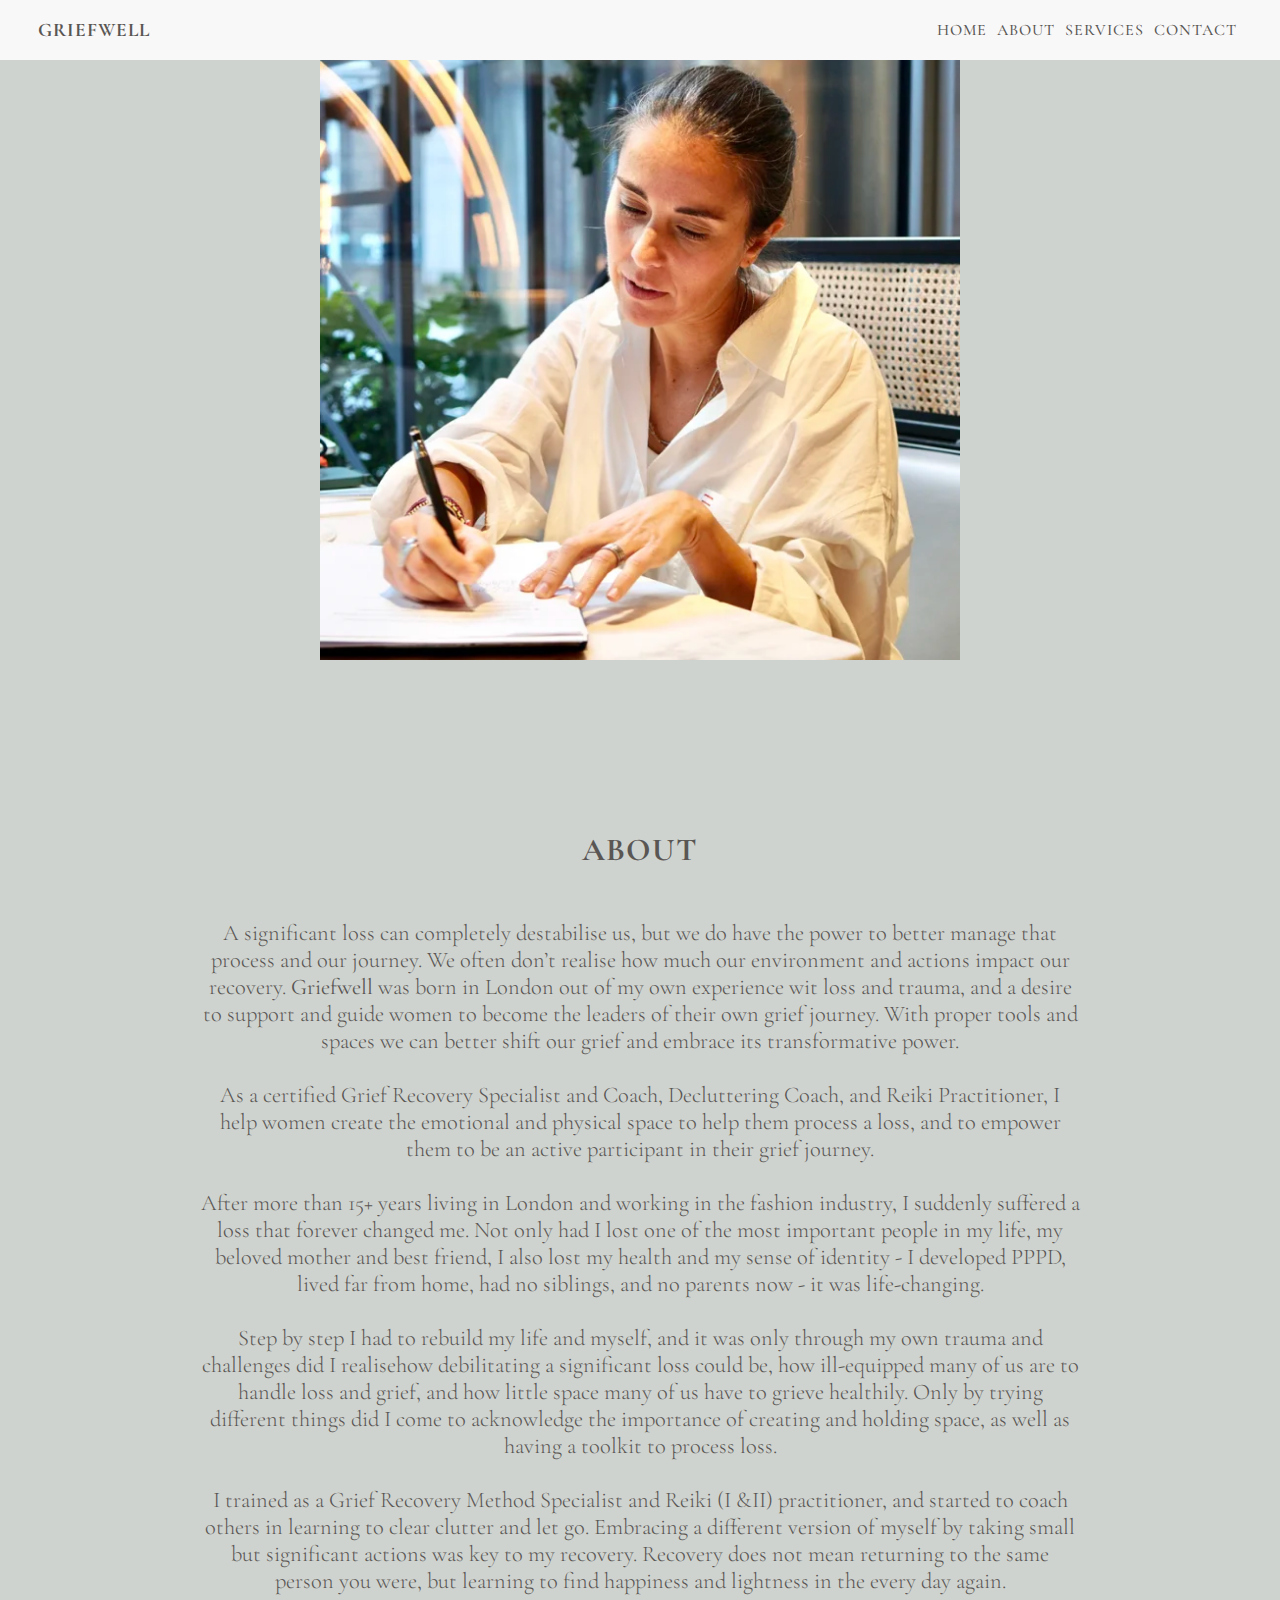
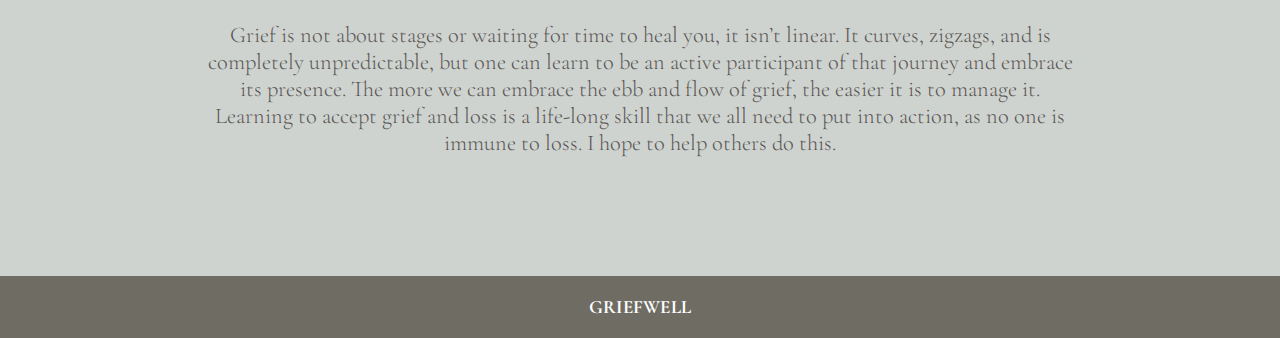
==== commit d9de137b: "Adjusted html and css following validation" ====
--- a/about.html
+++ b/about.html
@@ -60,6 +60,7 @@
                     its transformative power.
                 </p>
                     <br>
+                <p>
                     As a certified Grief Recovery Specialist and Coach, Decluttering Coach, and Reiki Practitioner, I help women 
                     create the ​emotional and physical space to help them process a loss, and to empower them to be an active 
                     participant in their grief ​journey.          
--- a/assets/css/style.css
+++ b/assets/css/style.css
@@ -55,7 +55,7 @@
 #home-pic-1 {
   height: 350px;
   width: 100%;
-  background: url("../images/page1-home/page1-home-section1/page1-home-section1-img1.png")
+  background: url("../images/page1-home/page1-home-section1/page1-home-section1-img1.webp")
               no-repeat center center/cover;
   margin-top: 60px;
 }
@@ -83,7 +83,7 @@
 #home-pic-2 {
   height: 380px;
   width: 100%;
-  background: url("../images/page1-home/page1-home-section2/page1-home-section2-img1.png")
+  background: url("../images/page1-home/page1-home-section2/page1-home-section2-img1.webp")
     no-repeat center center/cover;
 }
 
@@ -113,7 +113,7 @@
 
 .about-bgcolor-1 {
   display: block;
-  background-color: #a9b1a8;
+  background-color: #cfd3cf;
 }
 
 /* ISSUE: IMAGE NOT SHOWING UP */
@@ -122,7 +122,7 @@
   margin-left: auto;
   margin-right: auto;
   width: 50%;
-  background: url("../images/page2-about/page2-about-section1/page2-about-section1-img1.png")
+  background: url("../images/page2-about/page2-about-section1/page2-about-section1-img1.webp")
     no-repeat center center/cover;
 }
 
@@ -155,7 +155,7 @@
 #services-pic-1 {
   height: 500px;
   width: 100%;
-  background: url("../images/page3-services/page3-services-img1a.png")
+  background: url("../images/page3-services/page3-services-img1a.webp")
     no-repeat center center/cover;
   margin-top: 60px;
 }
@@ -186,7 +186,7 @@
 #services-pic-2 {
   height: 500px;
   width: 100%;
-  background: url("../images/page3-services/page3-services-img2a.png")
+  background: url("../images/page3-services/page3-services-img2a.webp")
     no-repeat center center/cover;
   margin-top: 60px;
 }
@@ -217,7 +217,7 @@
 #services-pic-3 {
   height: 500px;
   width: 100%;
-  background: url("../images/page3-services/page3-services-img2b.png")
+  background: url("../images/page3-services/page3-services-img2b.webp")
     no-repeat center center/cover;
   margin-top: 60px;
 }
@@ -252,7 +252,7 @@
 #page4-contact-img1 {
   height: 400px;
   width: 100%;
-  background: url("../images/page4-contact/page4-contact-img1.png")
+  background: url("../images/page4-contact/page4-contact-img1.webp")
     no-repeat center center/cover;
   margin-top: 60px;
 }
@@ -287,8 +287,8 @@
   text-align: center;
   text-transform: uppercase;
   letter-spacing: 1.5px;
-  background-color: #b9b5a4;
-  color: #e5ff00;
+  background-color: #6f6d63;
+  color: #ffffff;
   margin: 0px;
   padding: 20px;
 }
